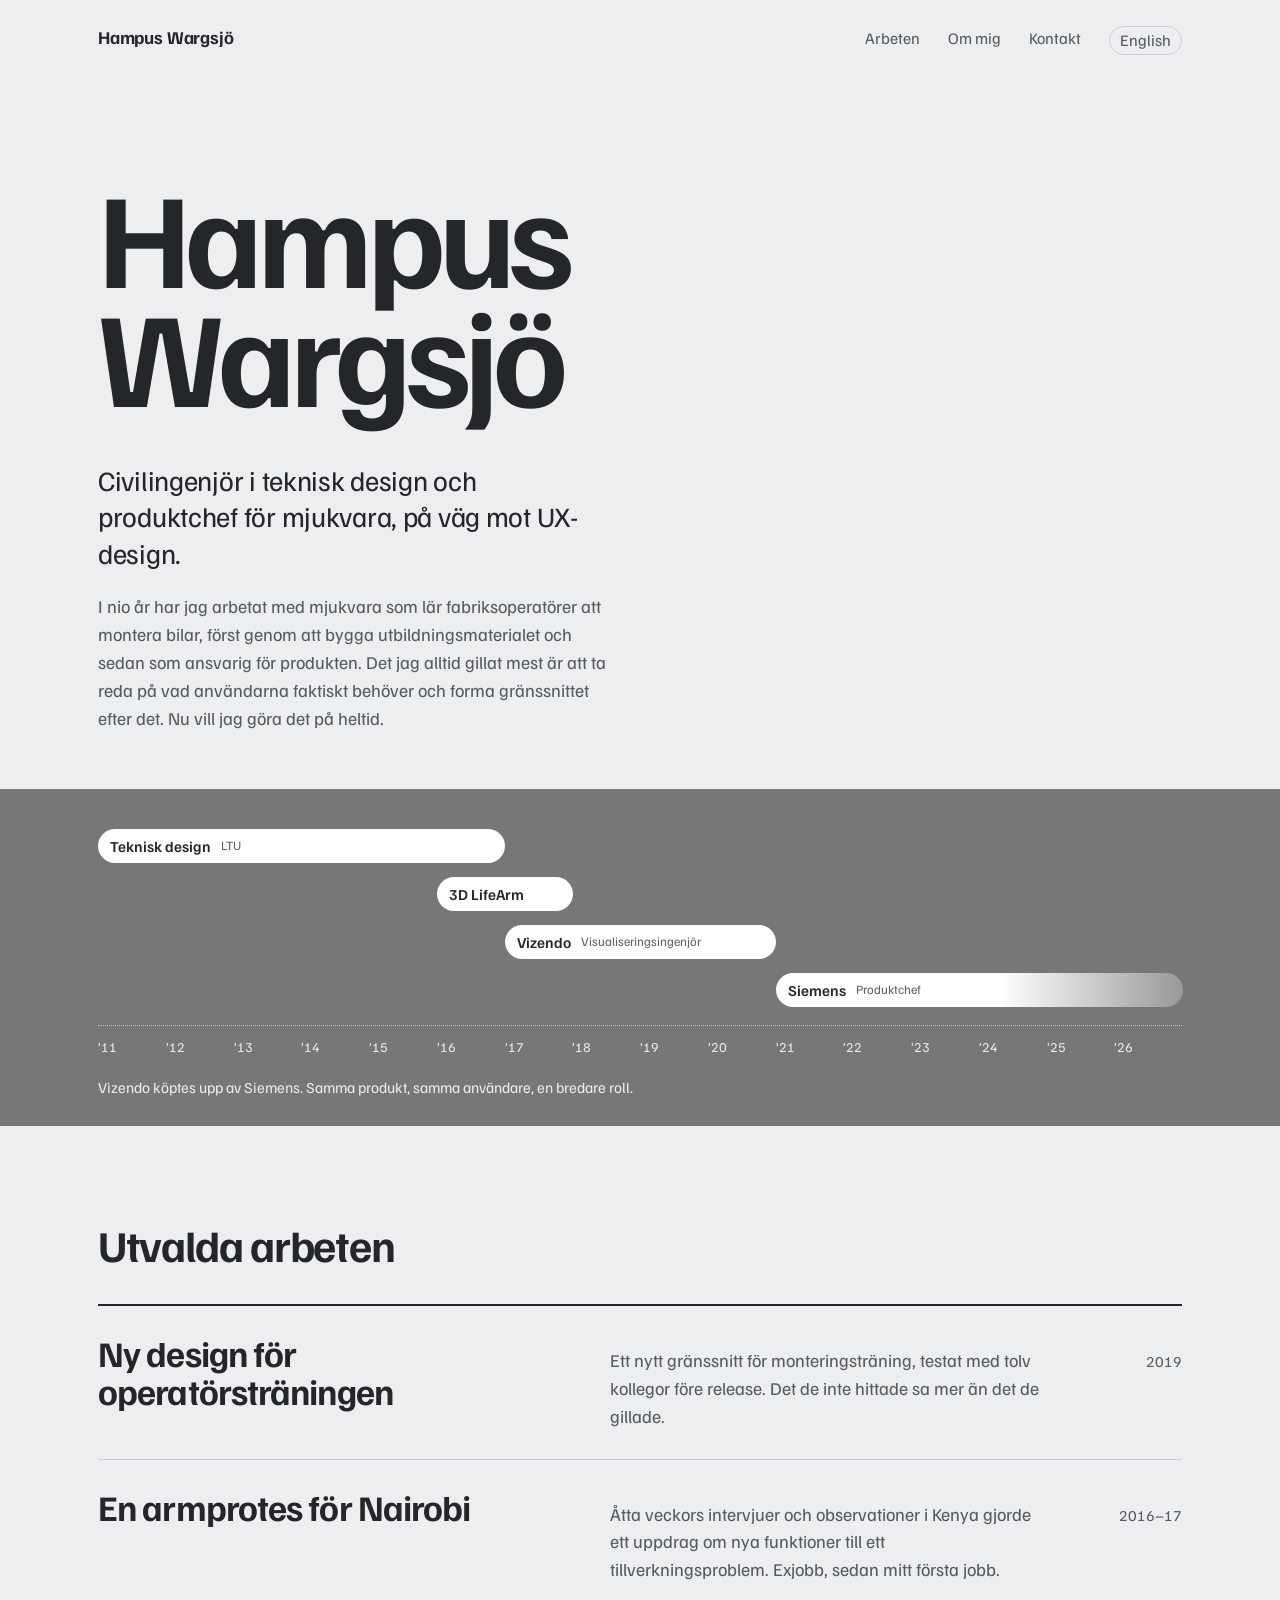
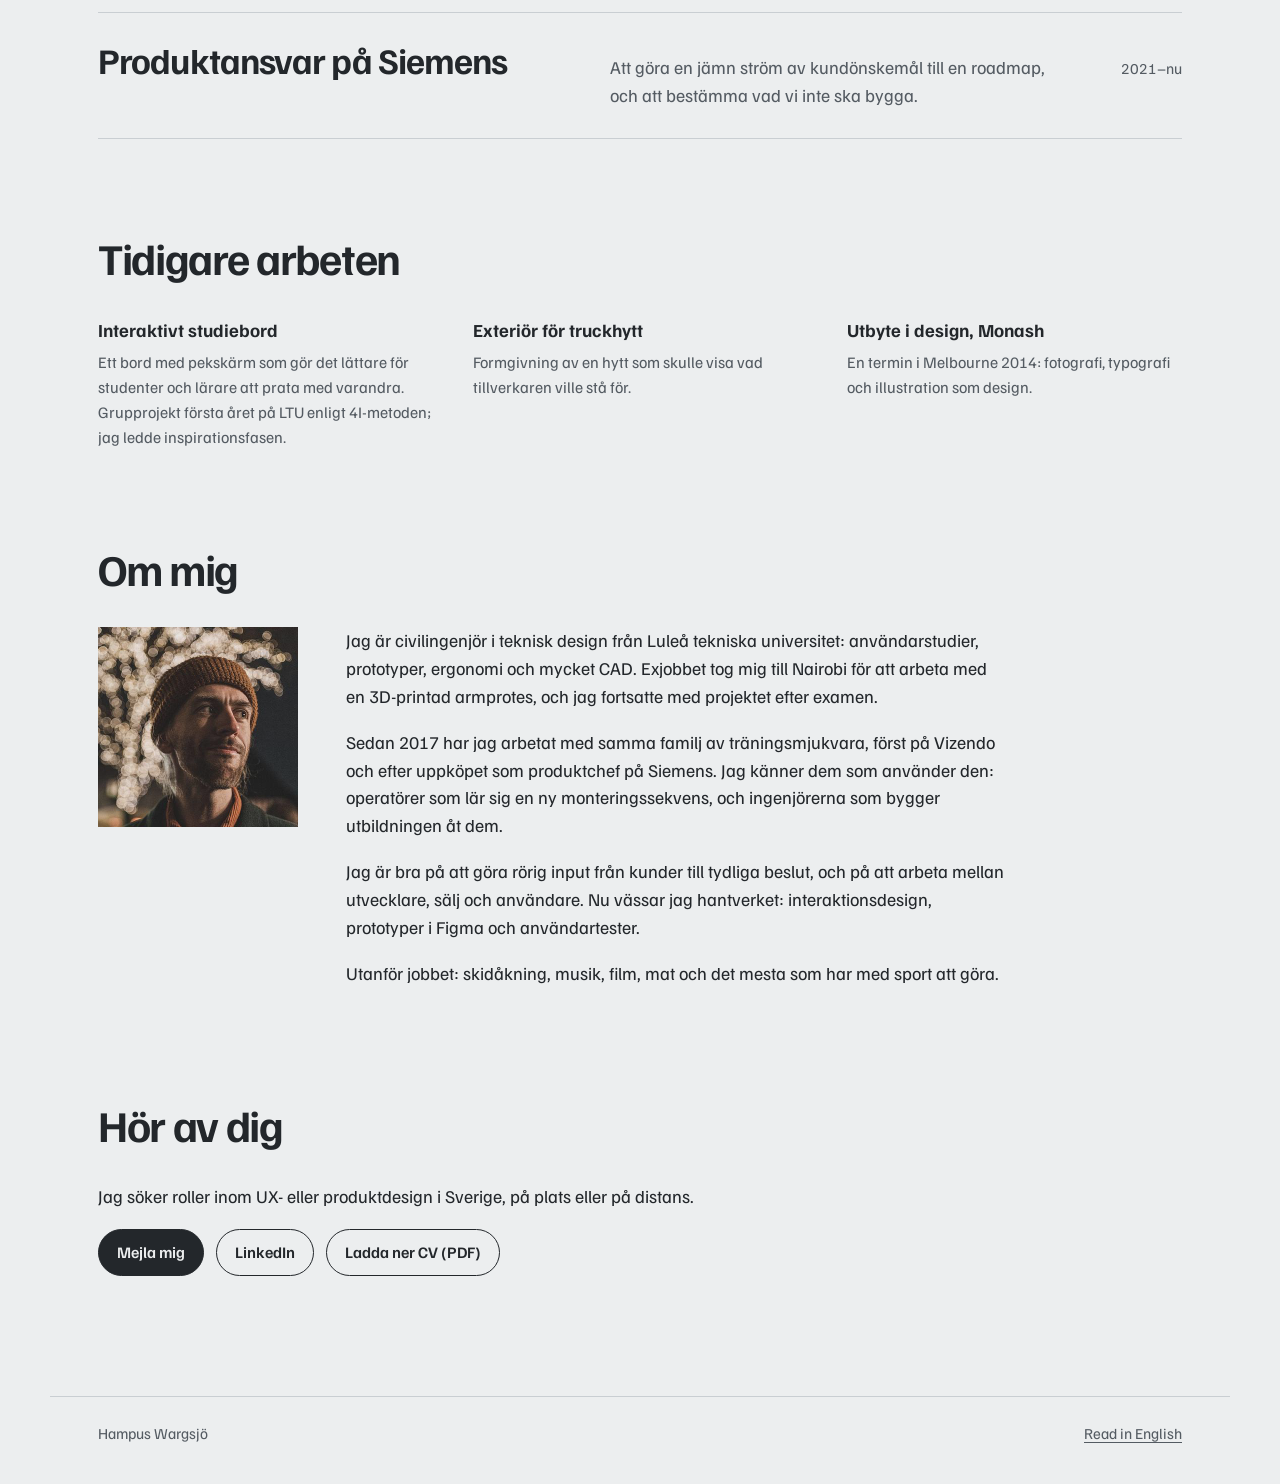
==== sv/index.html @ 61cf9b2c "Bilingual UX portfolio site with Dokploy Dockerfile Three case studies (operator trainer redesign, L" ====
<!doctype html>
<html lang="sv">
<head>
<meta charset="utf-8">
<meta name="viewport" content="width=device-width, initial-scale=1">
<title>Hampus Wargsjö — UX- och produktdesign</title>
<meta name="description" content="Civilingenjör i teknisk design och produktchef för mjukvara, på väg mot UX-design. Case från träningsmjukvara, proteser och produktarbete på Siemens.">
<link rel="alternate" hreflang="en" href="/">
<link rel="preconnect" href="https://fonts.googleapis.com">
<link rel="preconnect" href="https://fonts.gstatic.com" crossorigin>
<link href="https://fonts.googleapis.com/css2?family=Familjen+Grotesk:wght@400;600;700&display=swap" rel="stylesheet">
<link rel="stylesheet" href="/assets/style.css">
</head>
<body>
<a class="skip" href="#main">Hoppa till innehållet</a>

<header class="wrap site-head">
  <a class="name" href="/sv/">Hampus Wargsjö</a>
  <nav aria-label="Huvudmeny">
    <a href="#work">Arbeten</a>
    <a href="#about">Om mig</a>
    <a href="#contact">Kontakt</a>
    <a class="lang" href="/" lang="en" hreflang="en">English</a>
  </nav>
</header>

<main id="main">
  <section class="wrap hero">
    <h1>Hampus<br>Wargsjö</h1>
    <p class="lede">Civilingenjör i teknisk design och produktchef för mjukvara, på väg mot UX-design.</p>
    <p class="sub">I nio år har jag arbetat med mjukvara som lär fabriksoperatörer att montera bilar, först genom att bygga utbildningsmaterialet och sedan som ansvarig för produkten. Det jag alltid gillat mest är att ta reda på vad användarna faktiskt behöver och forma gränssnittet efter det. Nu vill jag göra det på heltid.</p>
  </section>

  <div class="band" aria-label="Karriärens tidslinje">
    <div class="wrap">
      <ol class="timeline" style="--years:16">
        <li style="grid-column:1 / 7; grid-row:1"><a class="bar" href="#earlier">Teknisk design <small>LTU</small></a></li>
        <li style="grid-column:6 / 8; grid-row:2"><a class="bar" href="/sv/work/lifearm.html">3D LifeArm</a></li>
        <li style="grid-column:7 / 11; grid-row:3"><a class="bar" href="/sv/work/vtm-trainer.html">Vizendo <small>Visualiseringsingenjör</small></a></li>
        <li style="grid-column:11 / 17; grid-row:4"><a class="bar fade" href="/sv/work/siemens.html">Siemens <small>Produktchef</small></a></li>
      </ol>
      <div class="years" style="--years:16" aria-hidden="true">
        <span>’11</span><span>’12</span><span>’13</span><span>’14</span><span>’15</span><span>’16</span><span>’17</span><span>’18</span><span>’19</span><span>’20</span><span>’21</span><span>’22</span><span>’23</span><span>’24</span><span>’25</span><span>’26</span>
      </div>
      <p class="band-note">Vizendo köptes upp av Siemens. Samma produkt, samma användare, en bredare roll.</p>
    </div>
  </div>

  <section class="wrap block" id="work">
    <h2 class="section">Utvalda arbeten</h2>
    <ul class="work">
      <li><a href="/sv/work/vtm-trainer.html">
        <h3>Ny design för operatörsträningen</h3>
        <p>Ett nytt gränssnitt för monteringsträning, testat med tolv kollegor före release. Det de inte hittade sa mer än det de gillade.</p>
        <span class="when">2019</span>
      </a></li>
      <li><a href="/sv/work/lifearm.html">
        <h3>En armprotes för Nairobi</h3>
        <p>Åtta veckors intervjuer och observationer i Kenya gjorde ett uppdrag om nya funktioner till ett tillverkningsproblem. Exjobb, sedan mitt första jobb.</p>
        <span class="when">2016–17</span>
      </a></li>
      <li><a href="/sv/work/siemens.html">
        <h3>Produktansvar på Siemens</h3>
        <p>Att göra en jämn ström av kundönskemål till en roadmap, och att bestämma vad vi inte ska bygga.</p>
        <span class="when">2021–nu</span>
      </a></li>
    </ul>
  </section>

  <section class="wrap block" id="earlier">
    <h2 class="section">Tidigare arbeten</h2>
    <div class="earlier">
      <div>
        <h3>Interaktivt studiebord</h3>
        <p>Ett bord med pekskärm som gör det lättare för studenter och lärare att prata med varandra. Grupprojekt första året på LTU enligt 4I-metoden; jag ledde inspirationsfasen.</p>
      </div>
      <div>
        <h3>Exteriör för truckhytt</h3>
        <p>Formgivning av en hytt som skulle visa vad tillverkaren ville stå för.</p>
      </div>
      <div>
        <h3>Utbyte i design, Monash</h3>
        <p>En termin i Melbourne 2014: fotografi, typografi och illustration som design.</p>
      </div>
    </div>
  </section>

  <section class="wrap block" id="about">
    <h2 class="section">Om mig</h2>
    <div class="about">
      <img src="/assets/img/hampus.jpg" alt="Hampus Wargsjö" width="200" height="200">
      <div>
        <p>Jag är civilingenjör i teknisk design från Luleå tekniska universitet: användarstudier, prototyper, ergonomi och mycket CAD. Exjobbet tog mig till Nairobi för att arbeta med en 3D-printad armprotes, och jag fortsatte med projektet efter examen.</p>
        <p>Sedan 2017 har jag arbetat med samma familj av träningsmjukvara, först på Vizendo och efter uppköpet som produktchef på Siemens. Jag känner dem som använder den: operatörer som lär sig en ny monteringssekvens, och ingenjörerna som bygger utbildningen åt dem.</p>
        <p>Jag är bra på att göra rörig input från kunder till tydliga beslut, och på att arbeta mellan utvecklare, sälj och användare. Nu vässar jag hantverket: interaktionsdesign, prototyper i Figma och användartester.</p>
        <p>Utanför jobbet: skidåkning, musik, film, mat och det mesta som har med sport att göra.</p>
      </div>
    </div>
  </section>

  <section class="wrap block" id="contact">
    <h2 class="section">Hör av dig</h2>
    <p>Jag söker roller inom UX- eller produktdesign i Sverige, på plats eller på distans.</p>
    <div class="contact">
      <a class="btn primary" href="mailto:hampuswg@gmail.com">Mejla mig</a>
      <a class="btn" href="https://www.linkedin.com/in/REPLACE-ME/">LinkedIn</a>
      <a class="btn" href="/assets/Hampus-Wargsjo-CV-SV.pdf">Ladda ner CV (PDF)</a>
    </div>
  </section>
</main>

<footer class="wrap site-foot">
  <span>Hampus Wargsjö</span>
  <a href="/" lang="en">Read in English</a>
</footer>
</body>
</html>
---- assets/style.css ----
/* Hampus Wargsjö — portfolio
   Palette: cool paper + graphite, the CV's mid-grey as the timeline band,
   and one signal blue borrowed from the trainer's "blue blink" guidance cue. */

:root {
  --paper: #eceeef;
  --paper-2: #e1e4e6;
  --ink: #23272b;
  --ink-soft: #545b62;
  --band: #757779;
  --band-ink: #ffffff;
  --signal: #2563eb;
  --signal-soft: rgba(37, 99, 235, 0.12);
  --rule: #c9ced2;

  --measure: 66ch;
  --gutter: clamp(16px, 4vw, 48px);
  --wide: 1180px;

  --f: "Familjen Grotesk", system-ui, -apple-system, "Segoe UI", sans-serif;
  color-scheme: light;
}

@media (prefers-color-scheme: dark) {
  :root:not([data-theme="light"]) {
    --paper: #1b1e21;
    --paper-2: #24282c;
    --ink: #e8eaec;
    --ink-soft: #a5acb3;
    --band: #3a3e42;
    --signal: #6b9bff;
    --signal-soft: rgba(107, 155, 255, 0.16);
    --rule: #383d42;
    color-scheme: dark;
  }
}

*, *::before, *::after { box-sizing: border-box; }

html { -webkit-text-size-adjust: 100%; }

body {
  margin: 0;
  background: var(--paper);
  color: var(--ink);
  font-family: var(--f);
  font-size: 1.125rem;
  line-height: 1.55;
  font-feature-settings: "ss01";
  text-rendering: optimizeLegibility;
}

img { max-width: 100%; height: auto; display: block; }

a { color: inherit; text-decoration-thickness: 1px; text-underline-offset: 0.2em; }
a:hover { color: var(--signal); }

:focus-visible { outline: 3px solid var(--signal); outline-offset: 3px; border-radius: 2px; }

.skip {
  position: absolute; left: -9999px; top: 0;
  background: var(--signal); color: #fff; padding: 8px 12px; z-index: 10;
}
.skip:focus { left: 8px; top: 8px; }

.wrap { max-width: var(--wide); margin: 0 auto; padding: 0 var(--gutter); }

/* ---------- header ---------- */
.site-head {
  display: flex; justify-content: space-between; align-items: baseline;
  gap: 16px; padding-top: 24px; padding-bottom: 24px;
}
.site-head .name { font-weight: 700; text-decoration: none; letter-spacing: -0.01em; }
.site-head nav { display: flex; gap: clamp(14px, 3vw, 28px); font-size: 1rem; }
.site-head nav a { text-decoration: none; color: var(--ink-soft); }
.site-head nav a:hover, .site-head nav a[aria-current] { color: var(--ink); }
.lang { border: 1px solid var(--rule); border-radius: 999px; padding: 1px 10px; }

/* ---------- hero ---------- */
.hero { padding-top: clamp(32px, 8vw, 96px); padding-bottom: clamp(32px, 5vw, 56px); }
.hero h1 {
  font-size: clamp(3rem, 11vw, 8.5rem);
  line-height: 0.88;
  letter-spacing: -0.045em;
  font-weight: 700;
  margin: 0 0 0.35em;
}
.hero .lede {
  font-size: clamp(1.25rem, 2.4vw, 1.75rem);
  line-height: 1.3;
  max-width: 30ch;
  margin: 0;
  letter-spacing: -0.01em;
}
.hero .sub { color: var(--ink-soft); max-width: 52ch; margin: 1.25em 0 0; }

/* ---------- timeline band (echoes the CV) ---------- */
.band { background: var(--band); color: var(--band-ink); }
.band .wrap { padding-top: 40px; padding-bottom: 28px; }
.timeline { position: relative; list-style: none; margin: 0; padding: 0; display: grid;
  grid-template-columns: repeat(var(--years), 1fr); row-gap: 14px; }
.timeline li { position: relative; }
.bar {
  display: flex; align-items: center; gap: 10px;
  height: 34px; padding: 0 12px;
  background: #fff; color: #23272b;
  border-radius: 999px; text-decoration: none; font-size: 0.95rem; font-weight: 600;
  white-space: nowrap; overflow: hidden;
}
.bar.fade { background: linear-gradient(90deg, #fff 55%, rgba(255,255,255,0.25)); }
a.bar:hover { color: var(--signal); box-shadow: 0 0 0 3px var(--signal); }
.bar small { font-weight: 400; color: #5d636a; }
.years { display: grid; grid-template-columns: repeat(var(--years), 1fr);
  margin-top: 18px; padding-top: 10px; border-top: 1px dotted rgba(255,255,255,0.6);
  font-size: 0.85rem; color: rgba(255,255,255,0.85); }
.band-note { font-size: 0.95rem; color: rgba(255,255,255,0.85); margin: 18px 0 0; max-width: 60ch; }

@media (max-width: 720px) {
  .timeline { grid-template-columns: 1fr !important; }
  .timeline li { grid-column: 1 / -1 !important; }
  .bar { white-space: normal; height: auto; min-height: 34px; padding: 6px 14px; border-radius: 18px; }
  .years { display: none; }
}

/* ---------- sections ---------- */
section.block { padding-top: clamp(48px, 8vw, 96px); }
h2.section {
  font-size: clamp(1.75rem, 4vw, 2.75rem); letter-spacing: -0.03em;
  line-height: 1.05; margin: 0 0 0.8em; font-weight: 700;
}

/* work list: rows, not cards */
.work { list-style: none; margin: 0; padding: 0; border-top: 2px solid var(--ink); }
.work li { border-bottom: 1px solid var(--rule); }
.work a {
  display: grid; grid-template-columns: minmax(0, 1.1fr) minmax(0, 1fr) 6.5rem;
  gap: 8px 32px; align-items: baseline;
  padding: 28px 0; text-decoration: none;
}
.work h3 { font-size: clamp(1.5rem, 3vw, 2.25rem); line-height: 1.05; letter-spacing: -0.025em; margin: 0; }
.work p { margin: 0; color: var(--ink-soft); }
.work .when { text-align: right; color: var(--ink-soft); font-size: 0.95rem; font-variant-numeric: tabular-nums; }
.work a:hover h3 { color: var(--signal); }
@media (max-width: 820px) {
  .work a { grid-template-columns: 1fr; }
  .work .when { text-align: left; }
}

.earlier { display: grid; grid-template-columns: repeat(auto-fit, minmax(240px, 1fr)); gap: 24px 40px; }
.earlier h3 { font-size: 1.15rem; margin: 0 0 0.3em; }
.earlier p { margin: 0; color: var(--ink-soft); font-size: 1rem; }

/* about */
.about { display: grid; grid-template-columns: 200px minmax(0, var(--measure)); gap: 32px 48px; align-items: start; }
.about img { width: 200px; aspect-ratio: 1; object-fit: cover; filter: grayscale(0.15); }
.about p { margin: 0 0 1em; }
@media (max-width: 720px) {
  .about { grid-template-columns: 1fr; }
  .about img { width: 140px; }
}

.contact { display: flex; flex-wrap: wrap; gap: 12px; margin-top: 8px; }
.btn {
  display: inline-block; padding: 10px 18px; border-radius: 999px;
  border: 1.5px solid var(--ink); text-decoration: none; font-weight: 600; font-size: 1rem;
}
.btn.primary { background: var(--ink); color: var(--paper); }
.btn.primary:hover { background: var(--signal); border-color: var(--signal); color: #fff; }
.btn:hover { border-color: var(--signal); }

.site-foot { margin-top: clamp(64px, 10vw, 120px); padding-top: 24px; padding-bottom: 40px;
  border-top: 1px solid var(--rule); color: var(--ink-soft); font-size: 0.95rem;
  display: flex; flex-wrap: wrap; justify-content: space-between; gap: 12px; }

/* ---------- case study ---------- */
.case-head { padding-top: clamp(24px, 6vw, 72px); padding-bottom: 32px; }
.case-head .back { font-size: 1rem; color: var(--ink-soft); text-decoration: none; }
.case-head h1 {
  font-size: clamp(2.5rem, 7vw, 5.5rem); line-height: 0.95; letter-spacing: -0.04em;
  margin: 0.4em 0 0.3em; max-width: 16ch;
}
.case-head .lede { font-size: clamp(1.2rem, 2.2vw, 1.5rem); line-height: 1.35; max-width: 40ch; margin: 0; }

.facts { display: grid; grid-template-columns: repeat(auto-fit, minmax(170px, 1fr));
  gap: 16px 32px; margin: 36px 0 0; padding: 20px 0; border-top: 2px solid var(--ink); border-bottom: 1px solid var(--rule); }
.facts dt { color: var(--ink-soft); font-size: 0.9rem; }
.facts dd { margin: 2px 0 0; font-size: 1rem; }

.case { display: grid; grid-template-columns: minmax(0, var(--measure)); gap: 0; }
.case h2 { font-size: clamp(1.5rem, 3vw, 2rem); letter-spacing: -0.02em; line-height: 1.1; margin: 2.2em 0 0.5em; }
.case h3 { font-size: 1.2rem; margin: 1.6em 0 0.4em; }
.case p, .case li { max-width: var(--measure); }
.case ul, .case ol { padding-left: 1.2em; }
.case li { margin-bottom: 0.4em; }
.case blockquote {
  margin: 1.4em 0; padding: 0 0 0 20px; border-left: 3px solid var(--signal);
  font-size: 1.2rem; line-height: 1.4;
}
.case blockquote footer { font-size: 0.95rem; color: var(--ink-soft); margin-top: 6px; }

.insight { background: var(--paper-2); padding: 20px 24px; margin: 1.6em 0; border-radius: 4px; }
.insight p { margin: 0; }
.insight strong { display: block; margin-bottom: 4px; }

/* figures waiting for real images */
figure { margin: 2em 0; }
.todo {
  border: 2px dashed var(--rule); border-radius: 6px; min-height: 220px;
  display: grid; place-items: center; text-align: center; padding: 24px;
  color: var(--ink-soft); font-size: 0.95rem; background: repeating-linear-gradient(
    -45deg, transparent 0 12px, var(--signal-soft) 12px 13px);
}
figcaption { font-size: 0.95rem; color: var(--ink-soft); margin-top: 8px; }

/* finding bars */
.findings { list-style: none; padding: 0; margin: 1.4em 0; }
.findings li { display: grid; grid-template-columns: minmax(0, 1fr) 3ch; gap: 4px 12px; margin-bottom: 14px; max-width: none; }
.findings .label { font-size: 1rem; }
.findings .n { text-align: right; font-weight: 700; font-variant-numeric: tabular-nums; }
.findings .track { grid-column: 1 / -1; height: 10px; background: var(--paper-2); border-radius: 999px; overflow: hidden; }
.findings .fill { height: 100%; background: var(--signal); border-radius: 999px; width: calc(var(--v) / 12 * 100%); }

.stats { display: grid; grid-template-columns: repeat(auto-fit, minmax(160px, 1fr)); gap: 20px; margin: 1.6em 0; }
.stats div { border-top: 2px solid var(--ink); padding-top: 10px; }
.stats b { display: block; font-size: 2.25rem; letter-spacing: -0.03em; line-height: 1.1; }
.stats span { color: var(--ink-soft); font-size: 0.95rem; }

.next { margin-top: 3em; padding-top: 24px; border-top: 2px solid var(--ink); }
.next a { font-size: clamp(1.4rem, 3vw, 2rem); letter-spacing: -0.02em; font-weight: 700; text-decoration: none; }

/* load moment: the timeline bars draw in once */
@media (prefers-reduced-motion: no-preference) {
  .timeline .bar { transform-origin: left center; animation: draw 0.7s cubic-bezier(.2,.7,.2,1) both; }
  .timeline li:nth-child(2) .bar { animation-delay: 0.08s; }
  .timeline li:nth-child(3) .bar { animation-delay: 0.16s; }
  .timeline li:nth-child(4) .bar { animation-delay: 0.24s; }
  .timeline li:nth-child(5) .bar { animation-delay: 0.32s; }
  @keyframes draw { from { transform: scaleX(0.02); opacity: 0; } to { transform: none; opacity: 1; } }
}

p.todo { min-height: 0; display: block; text-align: left; padding: 14px 18px; }
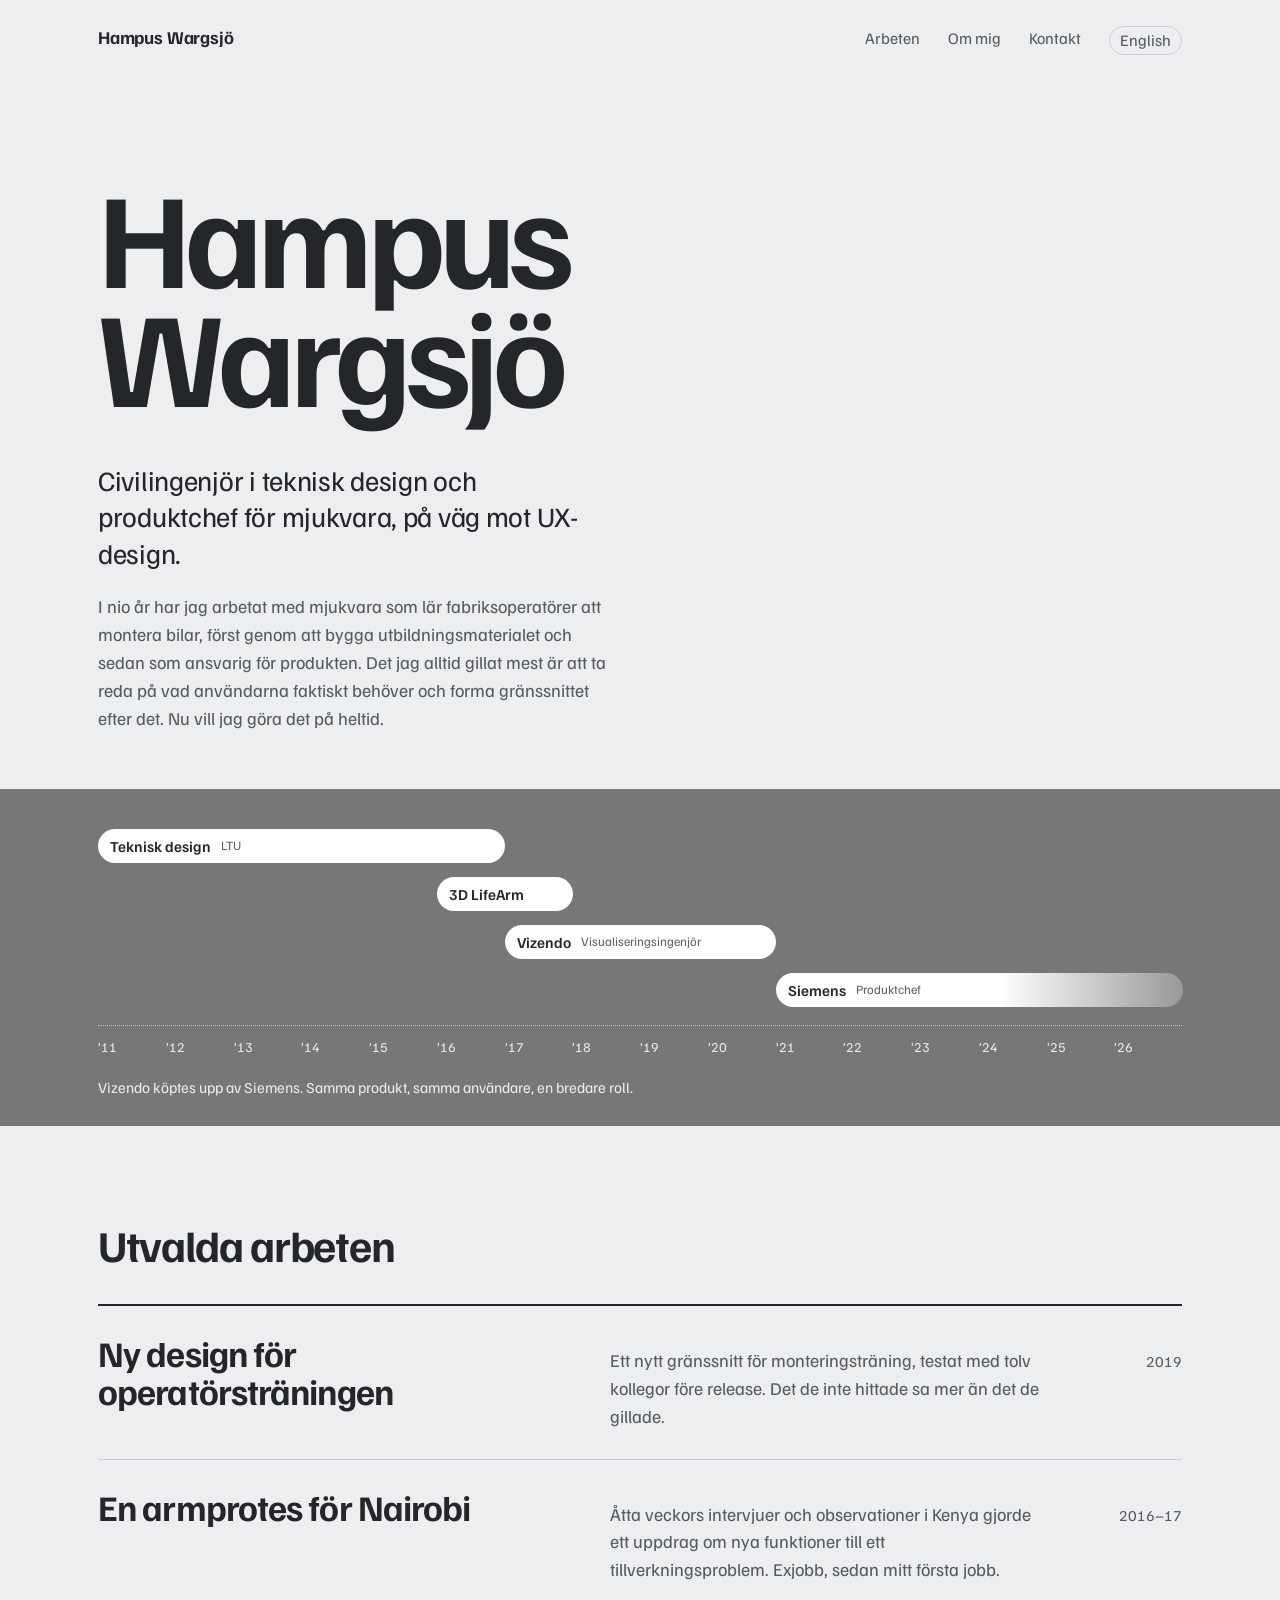
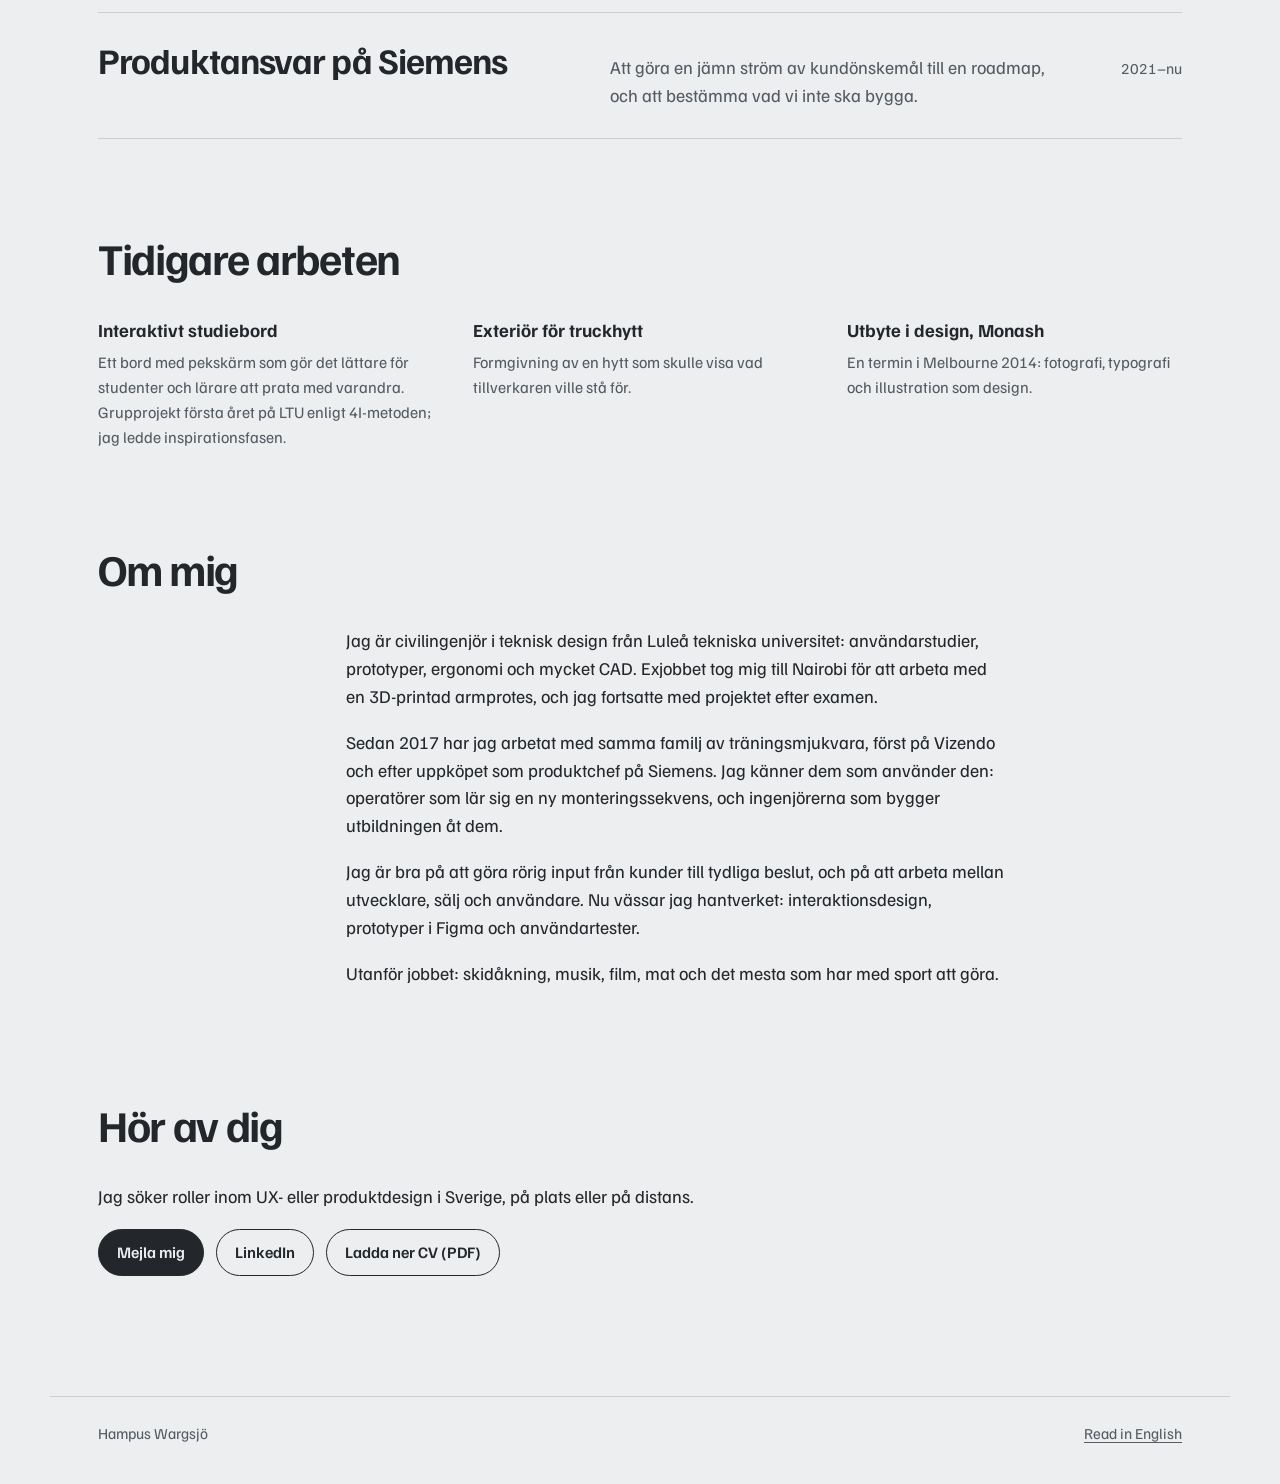
==== commit 4aec6fa9: "Update LinkedIn link to Hampus Wargsjö's profile Added link to sv verison" ====
--- a/sv/index.html
+++ b/sv/index.html
@@ -103,7 +103,7 @@
     <p>Jag söker roller inom UX- eller produktdesign i Sverige, på plats eller på distans.</p>
     <div class="contact">
       <a class="btn primary" href="mailto:hampuswg@gmail.com">Mejla mig</a>
-      <a class="btn" href="https://www.linkedin.com/in/REPLACE-ME/">LinkedIn</a>
+      <a class="btn" href="https://www.linkedin.com/in/hampus-wargsjo/">LinkedIn</a>
       <a class="btn" href="/assets/Hampus-Wargsjo-CV-SV.pdf">Ladda ner CV (PDF)</a>
     </div>
   </section>
